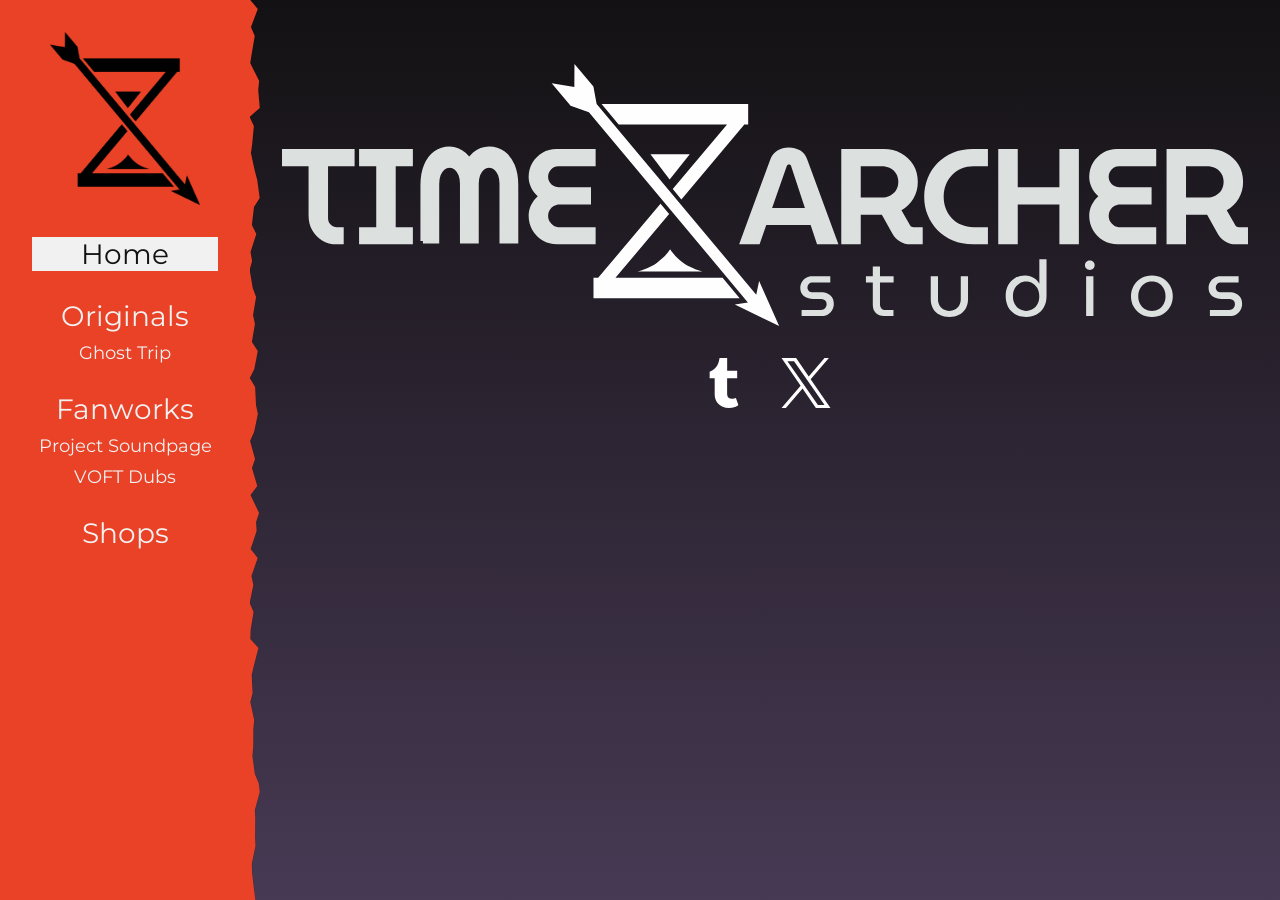
==== index.html @ 2691bf7c "Init Commit" ====
<!DOCTYPE html>
<html lang="en">
<head>
	<meta charset="UTF-8">
	<meta name="viewport" content="width=device-width, initial-scale=1.0">
	<title>Time Archer Studios</title>

	<link rel="stylesheet" href="./styles.css">
	<link rel="stylesheet" href="./rippage.css">

	<!-- Google Fonts -->
	<link rel="preconnect" href="https://fonts.googleapis.com">
	<link rel="preconnect" href="https://fonts.gstatic.com" crossorigin>
	<link href="https://fonts.googleapis.com/css2?family=Montserrat:ital,wght@0,100..900;1,100..900&family=MuseoModerno:ital,wght@0,100..900;1,100..900&display=swap" rel="stylesheet">
</head>
<body>

	<div id="nav" class="torn_right">

		<div></div>
		<div></div>

		<a class="pageLink" href="?page=home">
			<img id="logo" src="./TIME ARCHER BRANDING PACKAGE/MAIN TA BRANDING/Solo Logo Final_Solo Logo.png" alt="">
		</a>

		<ul id="linkList">
          <li><a class="pageLink" href="?page=home">Home</a></li>
          <li><a class="pageLink" href="?page=originals">Originals</a></li>
          <li><a class="pageLink sublink" href="?page=ghosttrip">Ghost Trip</a></li>
          <li><a class="pageLink" href="?page=fanworks">Fanworks</a></li>
          <li><a class="pageLink sublink" href="?page=soundpage">Project Soundpage</a></li>
          <li><a class="pageLink sublink" href="?page=voftdubs">VOFT Dubs</a></li>
          <li><a class="pageLink" href="?page=shops">Shops</a></li>
		</ul>

	</div>

	<div id="phoneNav" onclick="openPhoneNav(true)">
		<img id="phoneLogo" src="./TIME ARCHER BRANDING PACKAGE/MAIN TA BRANDING/Solo Logo Final_Solo Logo.png" alt="">
	</div>

	<div id="main">

		<div id="content">

		</div>

	</div>

	<script src="./sahcon.js"></script>
	
</body>
</html>
---- styles.css ----
:root {
	--ta-red: #ea4227;
	--ta-black: #131113;
	--ta-lilac: #cfa3fd;
	--ta-white: #f1f1f1;
}


/* Google fonts */
/* .museomoderno-<uniquifier> {
	font-family: "MuseoModerno", sans-serif;
	font-optical-sizing: auto;
	font-weight: <weight>;
	font-style: normal;
}

.montserrat-<uniquifier> {
	font-family: "Montserrat", sans-serif;
	font-optical-sizing: auto;
	font-weight: <weight>;
	font-style: normal;
} */

body {
	margin: 0;
	font-family: "Montserrat", sans-serif;
	font-optical-sizing: auto;
	min-height: 90vh;
	box-sizing: border-box;
	

	background-color: var(--ta-black);
	color: var(--ta-white);

	background-image: linear-gradient(180deg, var(--ta-black), var(--ta-lilac));
	background-size: 100% 400%;

	overflow-x: hidden;
}

#nav {
	background-color: var(--ta-red);
	position: fixed;
	top: 0;
	left: 0;
	bottom: 0;
	width: 250px;
	box-sizing: border-box;
	z-index: 20;
	
	padding: 2em;
	text-align: center;
	transition: left .25s;


	#logo {
		width: 150px;
		transition: all .5s;
	}

	#linkList {
		list-style-type: none;
		padding: 0;

		a {
			display: block;
			position: relative;
			text-decoration: none;
			color: currentColor;
			font-size: 28px;
			transition: color .25s;
			z-index: 10;
			margin: 1em 0 0;

			&.sublink {
				font-size: 18px;
				margin: .5em 0 0;
			}

			&.selected {
				color: var(--ta-black);
			}
		}

		a::before {
			content: "";
			background-color: var(--ta-white);
			position: absolute;
			inset: 0;
			right: 100%;

			z-index: -10;
			transition: right .25s;
		}

		a.selected::before {
			right: 0;
		}
	}
}

#main {
	margin-left: 250px;
	text-align: center;
}

#content {
	padding: 2em;
	transition: opacity .25s;
}

#phoneNav {
	display: none;
}

@media only screen and (max-device-width: 768px){

	#main {
		margin-left: 0;
	}

	#nav:not(.phoneOpen) {
		left: -300px;
	}

	#phoneNav {
		display: block;
		background-color: var(--ta-red);
		position: sticky;
		top: 0;
		padding: 5px 10px;
	}

	#phoneLogo {
		max-height: 60px;
		transition: all .5s;
	}

}

/* TRANSITIONING ANIMATIONS */
.loading #logo, .transitioning #logo, .loading #phoneLogo, .transitioning #phoneLogo {
	scale: 1 -1;
}

.transitioning #content{
	opacity: 0;
}

/* Common Components */

.linkRow {

	margin-top: 1em;
	display: flex;
	justify-content: center;
	gap: 2em;

	a {
		transition: all .25s;
	}

	a:hover {
		scale: 1.1;
	}

	img {
		width: 50px;
		filter: invert(1);
	}

}

.selectionHub {
	display: flex;
	justify-content: center;
	gap: 1em;
	flex-wrap: wrap;
	padding: 1em;

	& > a {
		display: block;
		max-height: 40vh;
		padding: 1em 2em;
		border-radius: 1em;
		transition: scale .25s;
		background-size: cover;
		background-position: center;

		&:hover {
			scale: 1.05;
			z-index: 10;

			img {
				scale: 1.1;
			}
		}
	}

	img {
		max-width: 100%;
		max-height: 100%;
		transition: scale .25s;
	}
}
---- rippage.css ----
/*
 Torn left edge banner

 License: GPL 3.0
 License URL: https://www.gnu.org/licenses/gpl-3.0.en.html

 Structure:
 <div class="torn_container torn_left torn_right">
	<div></div>
	<div>Torn Edge Banner</div>
 </div>
*/
/* https://opdiv.com/2021/02/28/torn-edges-css/ */

body{
	/* Settings */
	--torn-shadow-offset-x:-2px;
	--torn-shadow-offset-y:2px;
	--torn-shadow-background-color:rgba(0,0,0,0.25);
	--torn-background-color:var(--ta-red);
	--torn-left-width:10px;
	--torn-right-width:10px;
	--torn-left-clip-path:polygon(26% 0%, 45% 1%, 45% 3%, 95% 4%, 1% 6%, 87% 7%, 29% 9%, 73% 10%, 50% 12%, 9% 13%, 12% 14%, 77% 16%, 80% 17%, 56% 19%, 12% 20%, 78% 22%, 96% 23%, 26% 25%, 9% 26%, 49% 28%, 23% 29%, 17% 30%, 63% 32%, 39% 33%, 41% 35%, 65% 36%, 80% 38%, 31% 39%, 26% 41%, 36% 42%, 25% 43%, 86% 45%, 97% 46%, 93% 48%, 71% 49%, 96% 51%, 51% 52%, 72% 54%, 8% 55%, 12% 57%, 33% 58%, 43% 59%, 81% 61%, 20% 62%, 57% 64%, 22% 65%, 57% 67%, 22% 68%, 81% 70%, 82% 71%, 8% 72%, 45% 74%, 61% 75%, 65% 77%, 100% 78%, 45% 80%, 76% 81%, 20% 83%, 29% 84%, 56% 86%, 38% 87%, 89% 88%, 15% 90%, 60% 91%, 44% 93%, 47% 94%, 99% 96%, 90% 97%, 92% 99%, 17% 100%, calc(100% + 1px) 100%, calc(100% + 1px) 0%);
	--torn-right-clip-path:polygon(7% 0%, 79% 1%, 14% 3%, 50% 4%, 21% 6%, 7% 7%, 92% 9%, 83% 10%, 98% 12%, 1% 13%, 42% 14%, 26% 16%, 14% 17%, 51% 19%, 74% 20%, 97% 22%, 43% 23%, 23% 25%, 65% 26%, 10% 28%, 25% 29%, 2% 30%, 31% 32%, 63% 33%, 34% 35%, 52% 36%, 23% 38%, 79% 39%, 46% 41%, 3% 42%, 54% 43%, 62% 45%, 80% 46%, 44% 48%, 6% 49%, 53% 51%, 24% 52%, 74% 54%, 10% 55%, 91% 57%, 63% 58%, 68% 59%, 11% 61%, 78% 62%, 19% 64%, 37% 65%, 2% 67%, 39% 68%, 11% 70%, 8% 71%, 85% 72%, 41% 74%, 21% 75%, 30% 77%, 8% 78%, 45% 80%, 37% 81%, 36% 83%, 28% 84%, 51% 86%, 87% 87%, 98% 88%, 51% 90%, 55% 91%, 53% 93%, 57% 94%, 22% 96%, 25% 97%, 45% 99%, 56% 100%, -10% 100%, -10% 0%);
}

.torn_container{
	float:left;
	clear:both;
	margin-bottom:1.2em;
	position:relative;
}
.torn_container>div:first-child{
	margin-left:var(--torn-shadow-offset-x);
	margin-top:var(--torn-shadow-offset-y);
	left:0px;
	top:0px;
	right:calc(0px - var(--torn-shadow-offset-x));
	bottom:calc(0px - var(--torn-shadow-offset-y));
	position:absolute;
	z-index:1;
	filter:blur(var(--torn-shadow-blur));
}
.torn_container>div:nth-child(2), .torn_container>div:nth-child(2)>span{
	vertical-align:middle;
}
.torn_container>div:nth-child(2), .torn_left>div:nth-child(2):before, .torn_right>div:nth-child(2):after{
	background-color:var(--torn-background-color);
}
.torn_container>div:nth-child(2), .torn_container>div:nth-child(2){
	display:inline-block;
	position:relative;
	z-index:2;
	padding:0.4em;
}
.torn_left>div:nth-child(2):before, .torn_left>div:first-child:before{
	content:'';
	position:absolute;
	left:calc(0em - var(--torn-left-width));
	top:0px;
	width:var(--torn-left-width);
	bottom:0px;
	-webkit-clip-path:var(--torn-left-clip-path);
	clip-path:var(--torn-left-clip-path);
}
.torn_container>div:first-child, .torn_left>div:first-child:before, .torn_right>div:first-child:after{
	background-color:var(--torn-shadow-background-color);
}
.torn_right>div:nth-child(2):after, .torn_right>div:first-child:after{
	content:'';
	position:absolute;
	left:100%;
	top:0px;
	right:calc(0px - var(--torn-right-width));
	bottom:0px;
	-webkit-clip-path:var(--torn-right-clip-path);
	clip-path:var(--torn-right-clip-path);
}
.torn_right>div:nth-child(2):after{
	left:calc(100% - 0.5px);
}
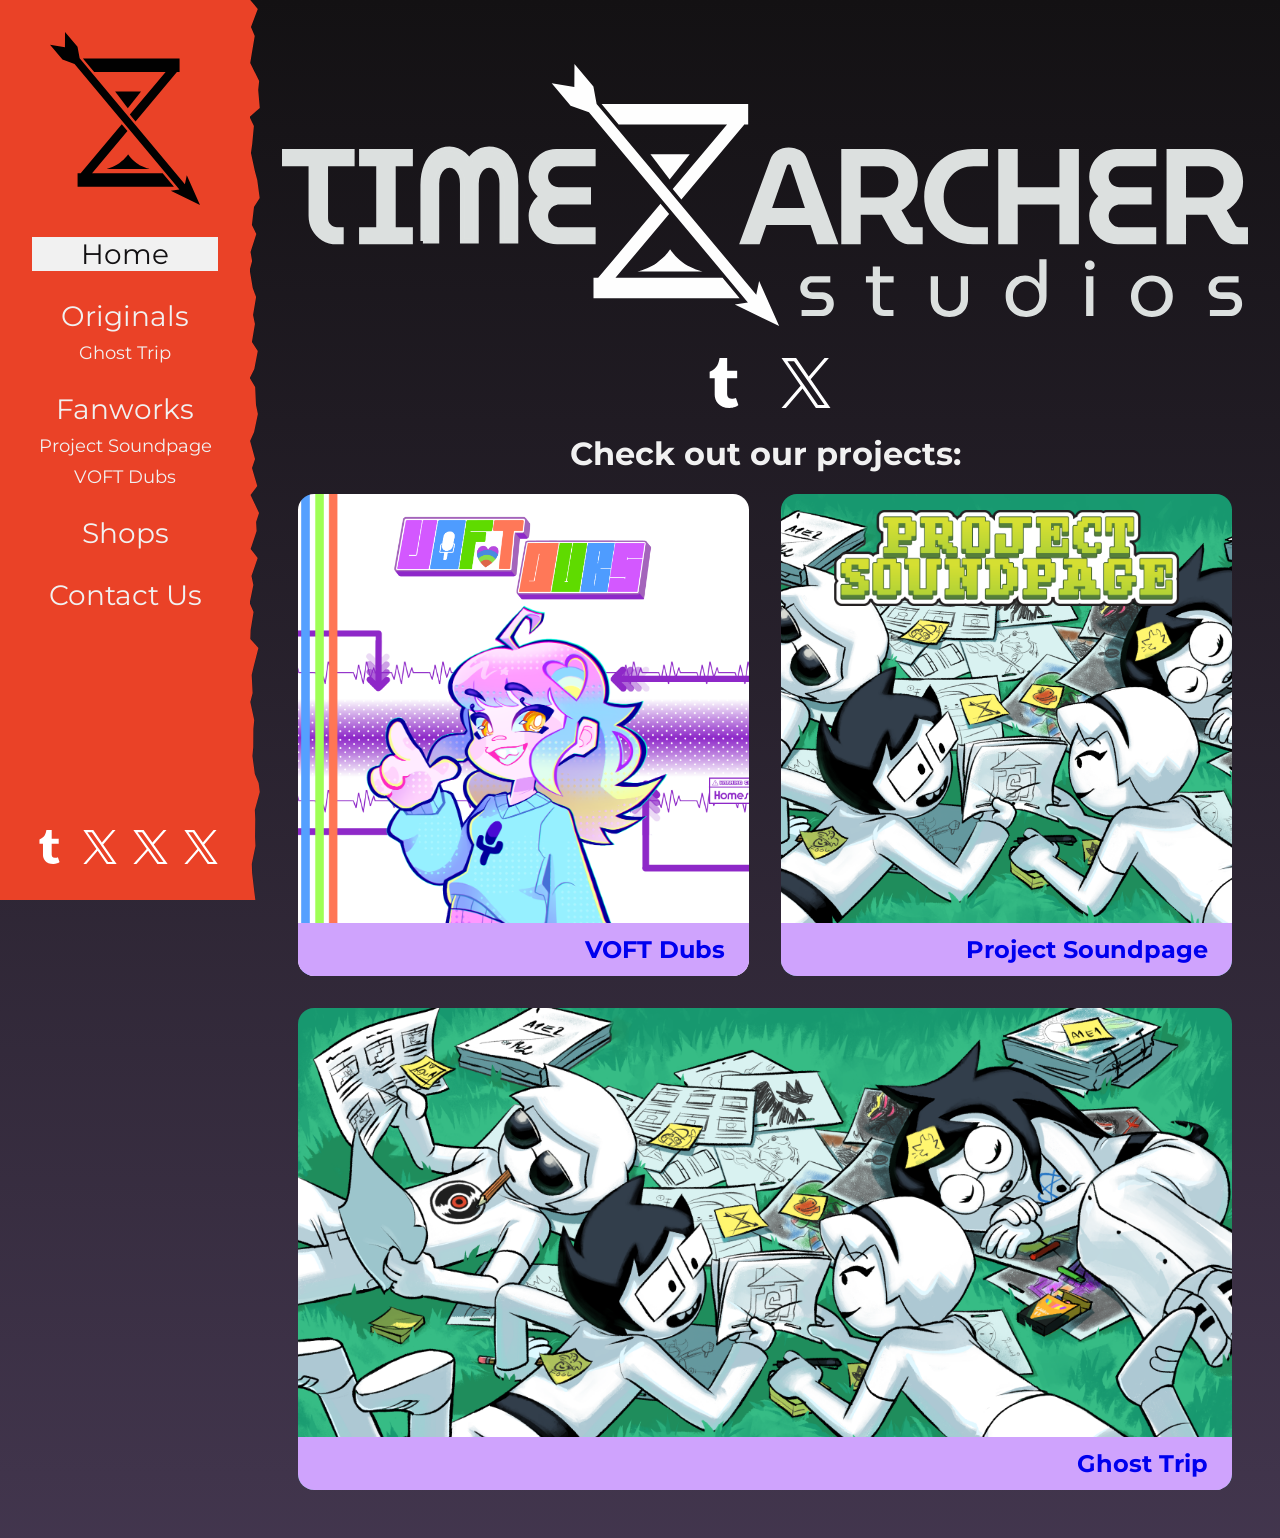
==== commit 2a94301d: "Clean up & Update" ====
--- a/index.html
+++ b/index.html
@@ -21,7 +21,7 @@
 		<div></div>
 
 		<a class="pageLink" href="?page=home">
-			<img id="logo" src="./TIME ARCHER BRANDING PACKAGE/MAIN TA BRANDING/Solo Logo Final_Solo Logo.png" alt="">
+			<img id="logo" src="./assets/timearcher/Solo Logo Final_Solo Logo.svg" alt="">
 		</a>
 
 		<ul id="linkList">
@@ -32,12 +32,28 @@
           <li><a class="pageLink sublink" href="?page=soundpage">Project Soundpage</a></li>
           <li><a class="pageLink sublink" href="?page=voftdubs">VOFT Dubs</a></li>
           <li><a class="pageLink" href="?page=shops">Shops</a></li>
+          <li><a class="pageLink" href="?page=contact">Contact Us</a></li>
 		</ul>
+
+		<div class="linkRow index">
+			<a href="" target="_blank">
+				<img src="./assets/tumblr.svg" alt="">
+			</a>
+			<a href="" target="_blank">
+				<img src="./assets/x.svg" alt="">
+			</a>
+			<a href="" target="_blank">
+				<img src="./assets/x.svg" alt="">
+			</a>
+			<a href="" target="_blank">
+				<img src="./assets/x.svg" alt="">
+			</a>
+		</div>
 
 	</div>
 
 	<div id="phoneNav" onclick="openPhoneNav(true)">
-		<img id="phoneLogo" src="./TIME ARCHER BRANDING PACKAGE/MAIN TA BRANDING/Solo Logo Final_Solo Logo.png" alt="">
+		<img id="phoneLogo" src="./assets/timearcher/Solo Logo Final_Solo Logo.svg" alt="">
 	</div>
 
 	<div id="main">
--- a/styles.css
+++ b/styles.css
@@ -129,11 +129,16 @@
 		position: sticky;
 		top: 0;
 		padding: 5px 10px;
+		z-index: 10;
 	}
 
 	#phoneLogo {
 		max-height: 60px;
 		transition: all .5s;
+	}
+
+	.preview-hub a {
+		min-width: 80vw !important;
 	}
 
 }
@@ -166,13 +171,27 @@
 
 	img {
 		width: 50px;
+		max-width: 100%;
 		filter: invert(1);
 	}
 
+	&.index {
+
+		position: absolute;
+		bottom: 2em;
+		left: 2em;
+		right: 2em;
+
+		gap: 1em;
+		justify-content: space-between;
+
+	}
+
 }
 
 .selectionHub {
-	display: flex;
+	display: grid;
+	grid-template-columns: 1fr;
 	justify-content: center;
 	gap: 1em;
 	flex-wrap: wrap;
@@ -202,4 +221,120 @@
 		max-height: 100%;
 		transition: scale .25s;
 	}
+}
+
+.preview-hub {
+
+	display: flex;
+	justify-content: center;
+	flex-wrap: wrap;
+	gap: 2em;
+	margin: 1em;
+
+	a {
+		position: relative;
+		flex-grow: 1;
+		min-height: 50vh;
+		min-width: 400px;
+		background-size: cover;
+		background-position: center;
+		text-align: left;
+
+		border-radius: 1em;
+		overflow: hidden;
+		padding: 1em 1em;
+
+		transition: all .25s;
+
+		.preview-title {
+			position: absolute;
+			bottom: 0;
+			left: 0;
+			right: 0;
+
+			background-color: var(--ta-lilac);
+
+			
+			font-family: "Montserrat", sans-serif;
+			padding: .5em 1em;
+			font-size: x-large;
+			text-align: right;
+			font-weight: bold;
+		}
+
+		img.preview-logo {
+			max-height: 20%;
+			max-width: 100%;
+			position: absolute;
+			
+			left: 50%;
+			transform: translate(-50%);
+		}
+
+		img.preview-hero {
+			max-height: 80%;
+			position: absolute;
+			bottom: 0%;
+
+			left: 50%;
+			transform: translate(-50%);
+		}
+
+		&:hover {
+			scale: 1.1;
+			z-index: 5;
+		}
+	}
+}
+
+#preview-voft {
+	background-image: url(./assets/voft/VOFT\ BANNER\ BACKGROUND.png);
+}
+
+#preview-sound {
+	background-image: url(./assets/soundpage/bannerNoLogo.png);
+}
+
+.shop {
+
+	display: flex;
+	width: max-content;
+	margin: auto;
+	justify-content: center;
+	align-items: center;
+	transition: all .25s;
+	text-decoration: none;
+	color: white;
+
+	&:hover {
+		scale: 1.1;
+		text-decoration: underline;
+
+		img {
+			rotate: 5deg;
+			scale: 1;
+		}
+		
+		div + img {
+			rotate: -5deg;
+			scale: 1;
+		}
+	}
+
+	img {
+		max-height: 300px;
+		transition: all .25s;
+		scale: 0.8;
+	}
+
+	div {
+		font-size: x-large;
+		font-weight: bold;
+		padding: 1em 2em;
+		border-radius: 1em;
+
+		margin: -5em;
+		z-index: 5;
+	}
+	
 }
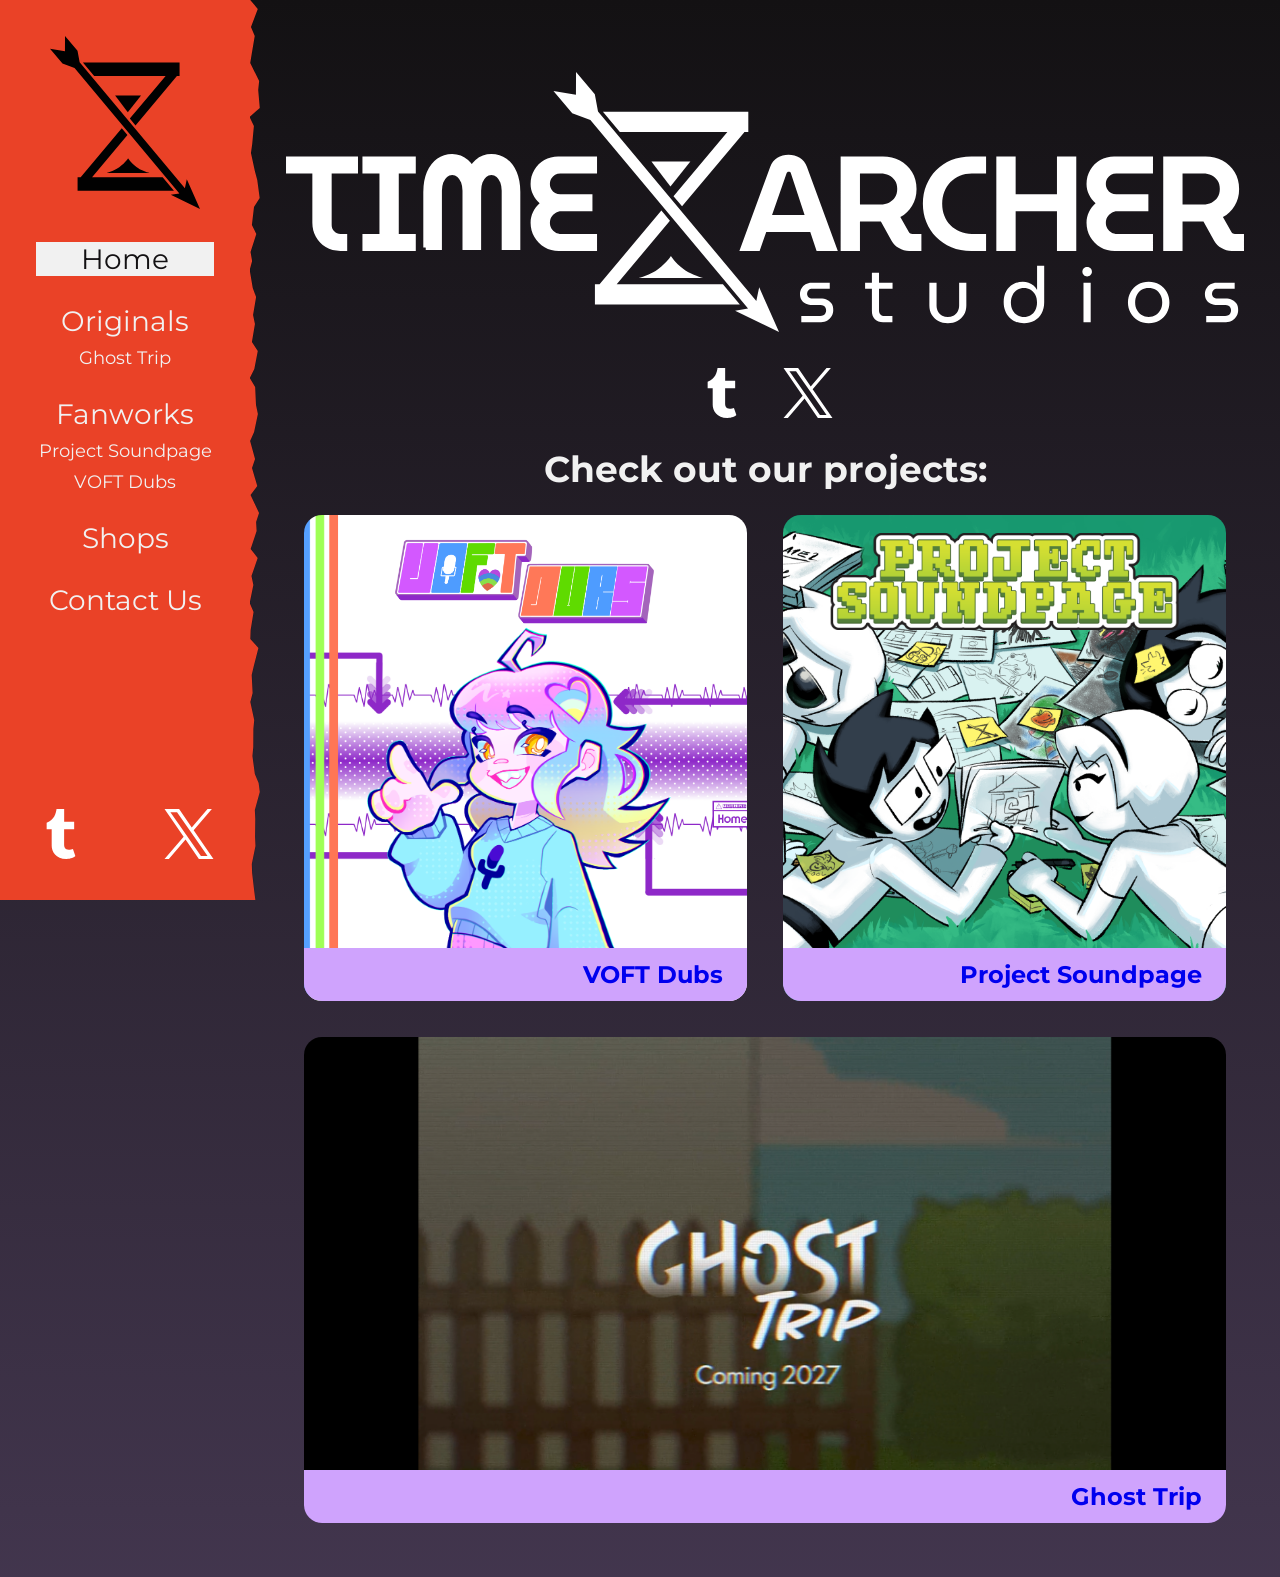
==== commit 2d1ec4a7: "Ghost Trip" ====
--- a/index.html
+++ b/index.html
@@ -12,6 +12,15 @@
 	<link rel="preconnect" href="https://fonts.googleapis.com">
 	<link rel="preconnect" href="https://fonts.gstatic.com" crossorigin>
 	<link href="https://fonts.googleapis.com/css2?family=Montserrat:ital,wght@0,100..900;1,100..900&family=MuseoModerno:ital,wght@0,100..900;1,100..900&display=swap" rel="stylesheet">
+
+	<link rel="shortcut icon" href="./assets/timearcher/timearcher_logo_outlined_MINI.png" type="image/x-icon">
+
+	<title>Time Archer Studios</title>
+	<meta content="Time Archer Studios" property="og:title" />
+	<meta content="An indie studio keeping creatives first!" property="og:description" />
+	<meta content="https://timeacher.neocities.org" property="og:url" />
+	<meta content="https://timeacher.neocities.org/assets/timearcher/timearcher_logo_outlined_MINI.png" property="og:image" />
+	<meta content="#ea4227" data-react-helmet="true" name="theme-color" />
 </head>
 <body>
 
@@ -42,12 +51,6 @@
 			<a href="" target="_blank">
 				<img src="./assets/x.svg" alt="">
 			</a>
-			<a href="" target="_blank">
-				<img src="./assets/x.svg" alt="">
-			</a>
-			<a href="" target="_blank">
-				<img src="./assets/x.svg" alt="">
-			</a>
 		</div>
 
 	</div>
@@ -65,6 +68,13 @@
 	</div>
 
 	<script src="./sahcon.js"></script>
+
+	<div style="display: none;">
+		<img src="./assets/soundpage/background.png" alt="">
+		<img src="./assets/soundpage/banner.png" alt="">
+		<img src="./assets/voft/VOFT BANNER BACKGROUND.png" alt="">
+		<img src="./assets/ghost/gtbg1.png" alt="">
+	</div>
 	
 </body>
 </html>
--- a/styles.css
+++ b/styles.css
@@ -27,6 +27,7 @@
 	font-optical-sizing: auto;
 	min-height: 90vh;
 	box-sizing: border-box;
+	font-size: large;
 	
 
 	background-color: var(--ta-black);
@@ -152,12 +153,33 @@
 	opacity: 0;
 }
 
+.loading::after {
+	content: "Loading...";
+
+	position: fixed;
+	inset: 0;
+	display: flex;
+	justify-content: center;
+	align-items: center;
+
+	background: black;
+	font-size: 30px;
+	opacity: 0.8;
+
+	transition: opacity 2s;
+
+	@starting-style {
+		opacity: 0;
+	}
+}
+
 /* Common Components */
 
 .linkRow {
 
 	margin-top: 1em;
 	display: flex;
+	flex-wrap: wrap;
 	justify-content: center;
 	gap: 2em;
 
@@ -295,36 +317,50 @@
 	background-image: url(./assets/soundpage/bannerNoLogo.png);
 }
 
+#preview-ghost {
+	background-image: url(./assets/ghost/2026_TITLECARD_CEPPI_ARI_GhostTrip.png);
+}
+
 .shop {
-
+	position: relative;
 	display: flex;
-	width: max-content;
-	margin: auto;
+	flex-wrap: wrap;
 	justify-content: center;
 	align-items: center;
 	transition: all .25s;
 	text-decoration: none;
 	color: white;
 
+	height: 300px;
+	overflow: hidden;
+
 	&:hover {
 		scale: 1.1;
 		text-decoration: underline;
 
 		img {
-			rotate: 5deg;
-			scale: 1;
+			transform: translate(-450px) scale(1) rotate(5deg);
 		}
 		
 		div + img {
-			rotate: -5deg;
-			scale: 1;
+			transform: translate(450px) scale(1) rotate(-5deg);
 		}
 	}
 
 	img {
 		max-height: 300px;
 		transition: all .25s;
-		scale: 0.8;
+
+		position: absolute;
+		left: 50%;
+		transform: translate(-450px) scale(0.8);
+	}
+
+	div + img {
+		left: unset;
+		right: 50%;
+		transform: translate(450px) scale(0.8);
+
 	}
 
 	div {
@@ -333,7 +369,6 @@
 		padding: 1em 2em;
 		border-radius: 1em;
 
-		margin: -5em;
 		z-index: 5;
 	}
 	
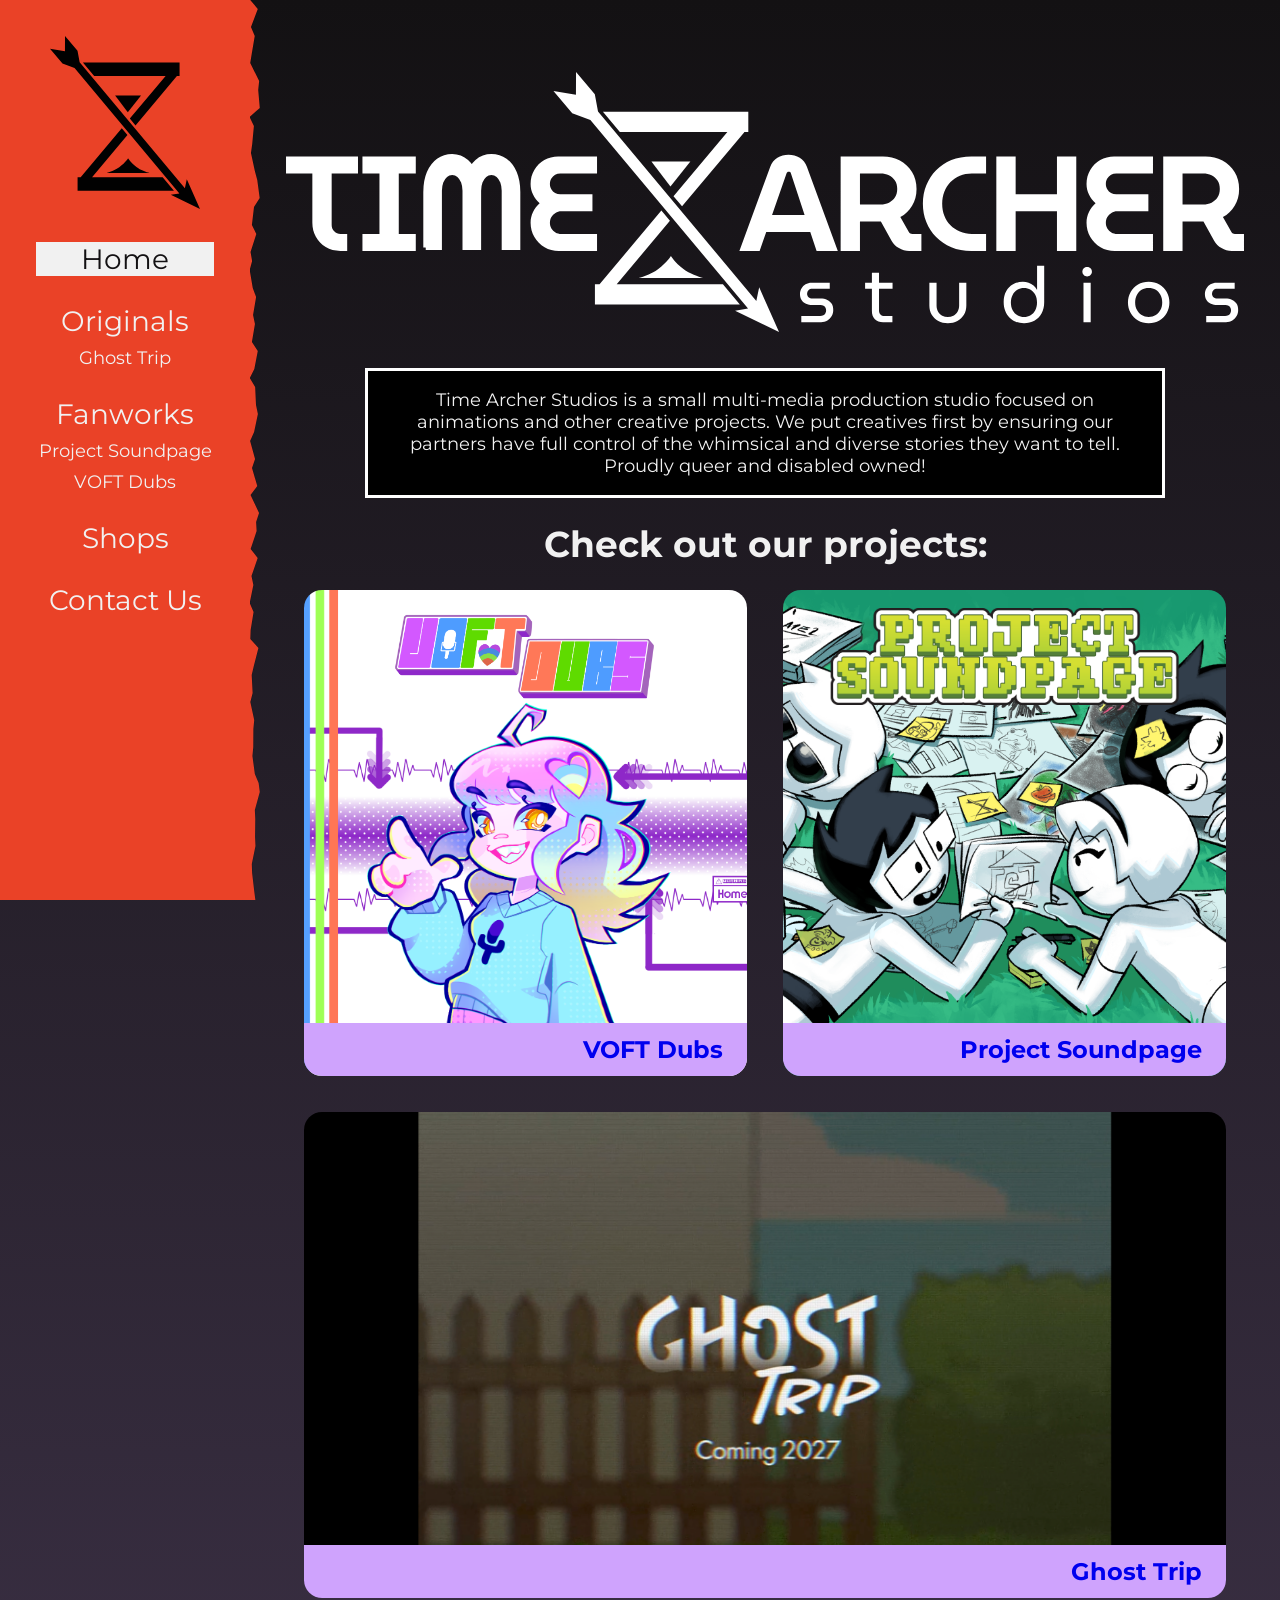
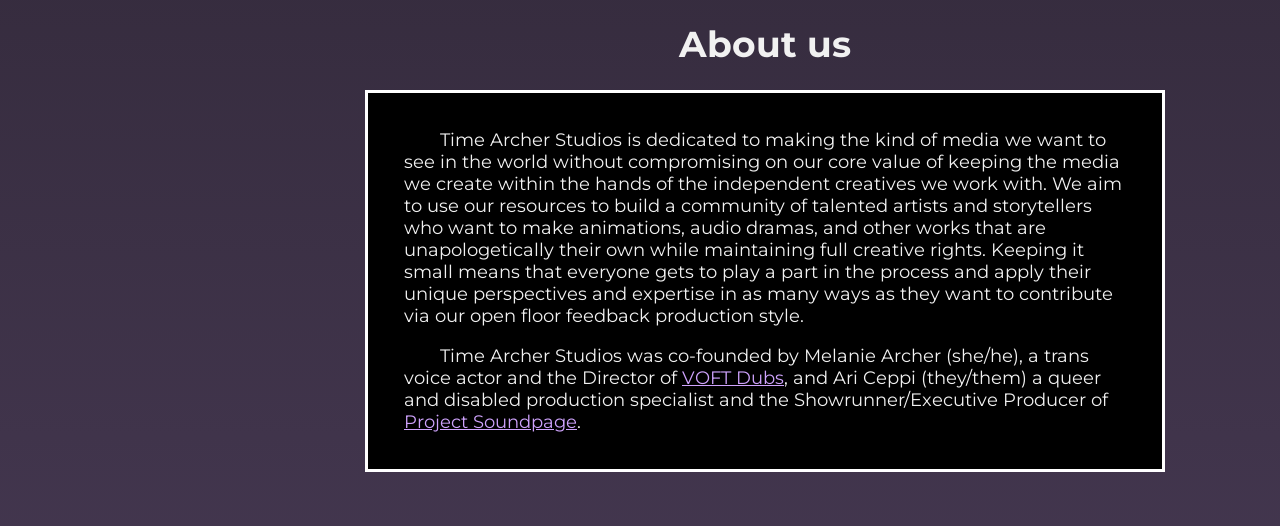
==== commit fcaa871f: "Redy to publish" ====
--- a/index.html
+++ b/index.html
@@ -13,11 +13,11 @@
 	<link rel="preconnect" href="https://fonts.gstatic.com" crossorigin>
 	<link href="https://fonts.googleapis.com/css2?family=Montserrat:ital,wght@0,100..900;1,100..900&family=MuseoModerno:ital,wght@0,100..900;1,100..900&display=swap" rel="stylesheet">
 
-	<link rel="shortcut icon" href="./assets/timearcher/timearcher_logo_outlined_MINI.png" type="image/x-icon">
+	<link rel="shortcut icon" href="./assets/timearcher/favicon.ico" type="image/x-icon">
 
 	<title>Time Archer Studios</title>
 	<meta content="Time Archer Studios" property="og:title" />
-	<meta content="An indie studio keeping creatives first!" property="og:description" />
+	<meta content="Time Archer Studios is a small multi-media production studio focused on animations and other creative projects. We put creatives first by ensuring our partners have full control of the whimsical and diverse stories they want to tell. Proudly queer and disabled owned!" property="og:description" />
 	<meta content="https://timeacher.neocities.org" property="og:url" />
 	<meta content="https://timeacher.neocities.org/assets/timearcher/timearcher_logo_outlined_MINI.png" property="og:image" />
 	<meta content="#ea4227" data-react-helmet="true" name="theme-color" />
@@ -44,7 +44,7 @@
           <li><a class="pageLink" href="?page=contact">Contact Us</a></li>
 		</ul>
 
-		<div class="linkRow index">
+		<div class="linkRow index" style="display: none;">
 			<a href="" target="_blank">
 				<img src="./assets/tumblr.svg" alt="">
 			</a>
@@ -69,11 +69,8 @@
 
 	<script src="./sahcon.js"></script>
 
-	<div style="display: none;">
-		<img src="./assets/soundpage/background.png" alt="">
-		<img src="./assets/soundpage/banner.png" alt="">
-		<img src="./assets/voft/VOFT BANNER BACKGROUND.png" alt="">
-		<img src="./assets/ghost/gtbg1.png" alt="">
+	<div style="display: none; 
+	background-image: url(./assets/soundpage/background.png), url(./assets/ghost/gtbg1.png), url(./assets/voft/background.png), url(./assets/soundpage/banner.png);">
 	</div>
 	
 </body>
--- a/styles.css
+++ b/styles.css
@@ -310,7 +310,7 @@
 }
 
 #preview-voft {
-	background-image: url(./assets/voft/VOFT\ BANNER\ BACKGROUND.png);
+	background-image: url(./assets/voft/background.png);
 }
 
 #preview-sound {
